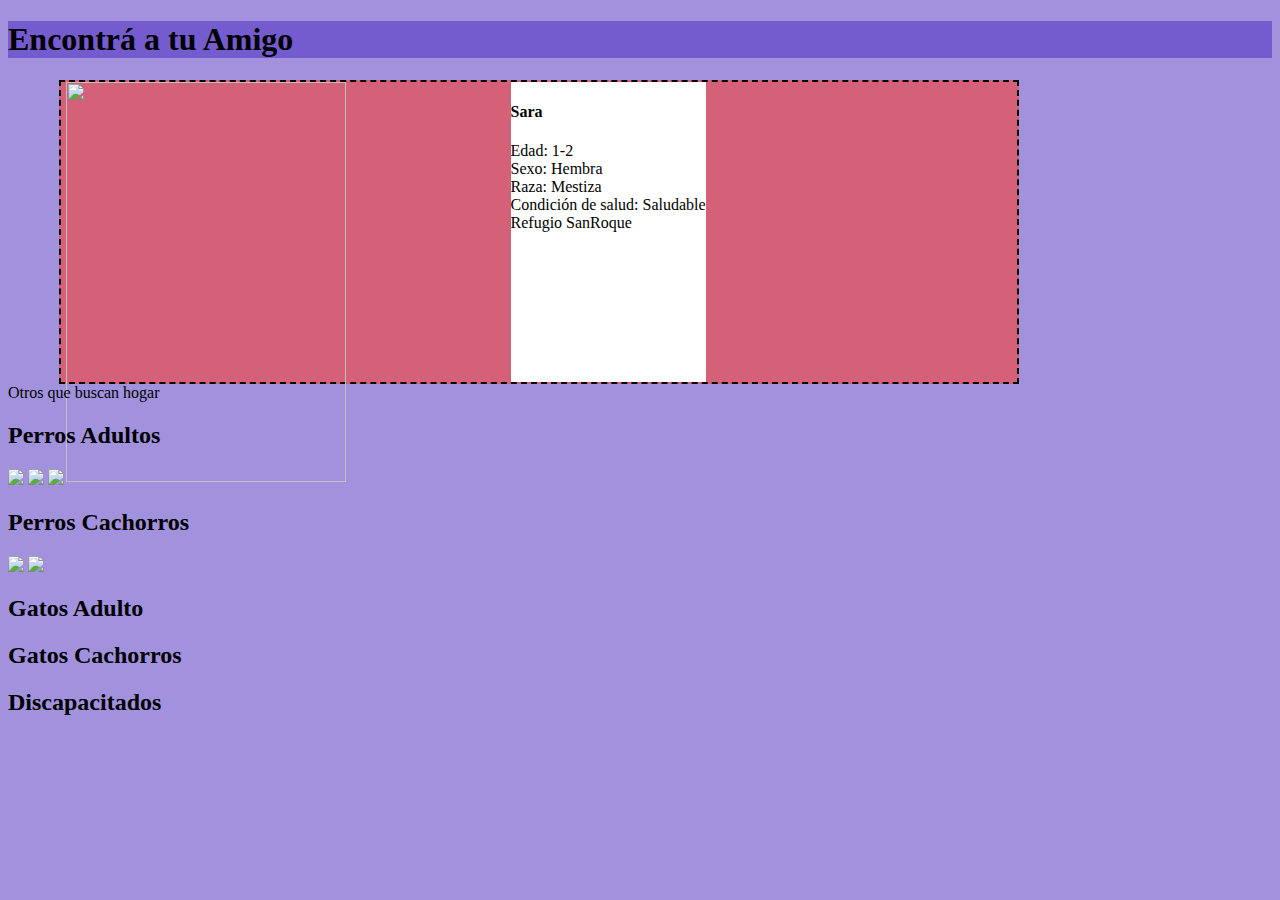
==== adopciones.html @ 60d29bd6 "Agregado el PasarAGit" ====
<!DOCTYPE html>
<head>
    <title>Adopciones</title>
    <link rel="stylesheet" href="styles/PasarEstilo.css">
</head>
<body id="Estilo">
    <h1 id="Estilo">Encontrá a tu Amigo</h1>
    <div>
        <div class="ContenedorMascota Cuadro">
            <div id = "PrimeraParte"><img src="Images/Sara.PNG" height="400px" width="280px"></div>
            <div id = "SegundaParte">
                <h4>Sara</h4>
                <div>Edad: 1-2</div>
                <div>Sexo: Hembra</div>
                <div>Raza: Mestiza</div>
                <div>Condición de salud: Saludable</div>
                <div>Refugio SanRoque</div>  <!-- No se si se puede poner un href  de alguna manera-->
            </div>
        </div>
    </div>
    <div>Otros que buscan hogar</div>
    <h2>Perros Adultos</h2>
    <div>
        <img src="Images/Romeo.PNG">
        <img src="Images/Cuba.PNG" >
        <img src="Images/Maby.PNG" >
    </div>
    <h2>Perros Cachorros</h2>
    <div>
        <img src="Images/Sara.PNG" >
        <img src="Images/Sara.PNG" >
    </div>
    <h2>Gatos Adulto</h2>
    <div></div>
    <h2>Gatos Cachorros</h2>
    <div></div>
    <h2>Discapacitados</h2>
    <div></div>
    <!-- En esta parte podemos poner otro slider para las distintas imagenes que encuntre -->
</body>
---- styles/PasarEstilo.css ----
#Estilo {
    background-color: rgba(71, 39, 189, 0.507);
}

#Titulo {
   text-align: center;
   font-size: 60px;
}

h3 {
    font-size: 30px;
}

#SubTits {
    font-size: 25px;
    text-align: center;
    margin-left: 26%;
    margin-right: 26%;
    margin-bottom: 50px;
    text-decoration: underline;
    text-decoration-thickness: 1px;
}


.lefties {
    /* background-color: rgba(97, 35, 155, 0.479); */
    margin-left: 15%;
}


.lefties h3 {
    text-align: center;
}


.righties {
    margin-left: 55%;
    padding-right: 10%;
}


.righties h3 {
    text-align: center;
}


.Difus{
    padding-top: 60px;
    padding-left: 27%;
    padding-right: 27%;
    text-align: center;
}

.items {
    width: 30%;
    padding: 0% 2% 2% 2%;
    background-color: rgba(97, 35, 155, 0.479);
}

.Cuadro {
    border: 2px;
    border-style: dashed;
    background-color: rgba(236, 76, 76, 0.692);
}

.ContenedorMascota {
    display: flex;
    margin-left: 4%;
    margin-right: 20%;
    padding-left: 5px;
    padding-right: 5px ;
}

#PrimeraParte{
    width : 445px;
    height: 300px;
}

#SegundaParte {
    background-color: white;
}
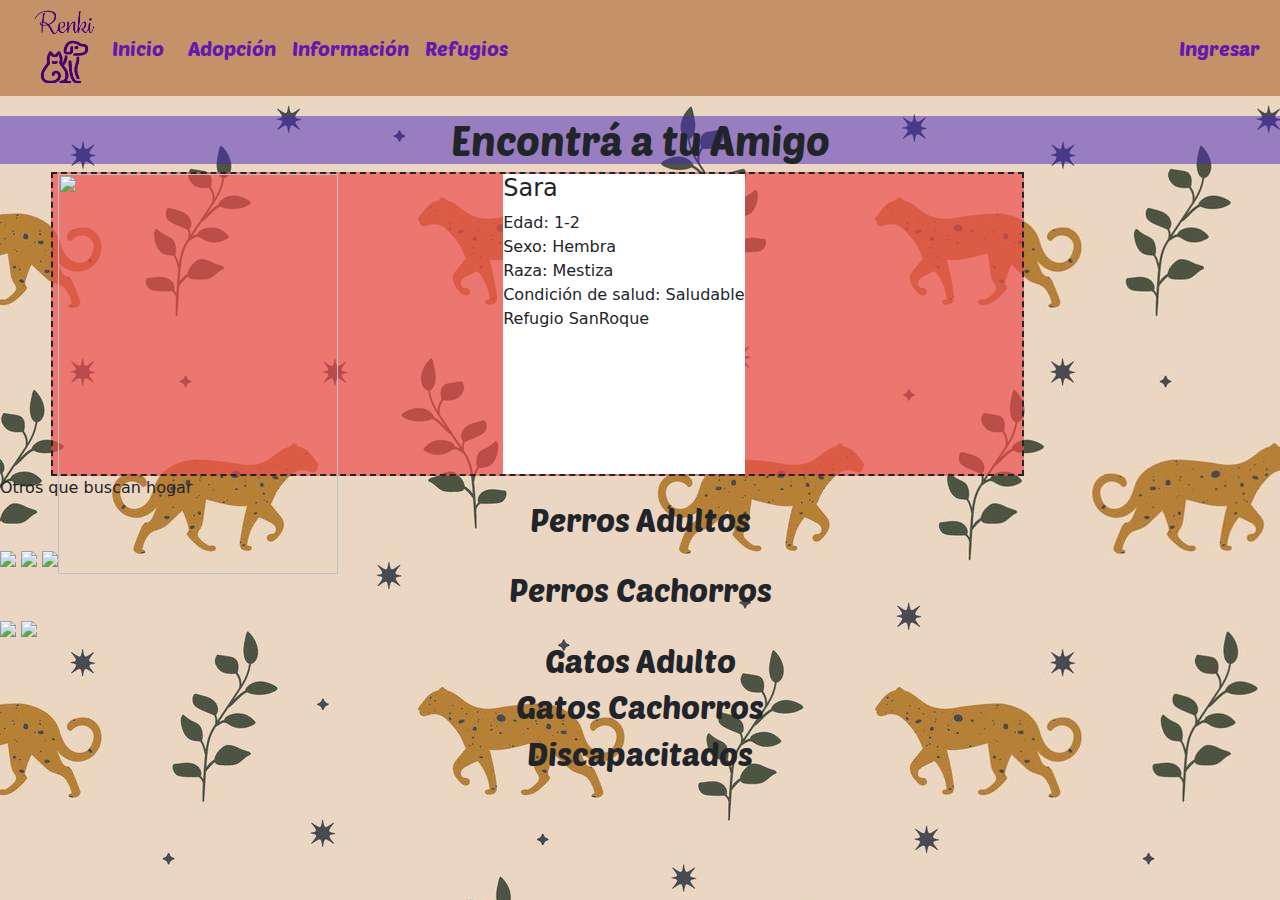
==== commit ecdd68da: "Modifico el index, navbar y agrego fotos y logo" ====
--- a/adopciones.html
+++ b/adopciones.html
@@ -1,9 +1,40 @@
 <!DOCTYPE html>
 <head>
-    <title>Adopciones</title>
-    <link rel="stylesheet" href="styles/PasarEstilo.css">
+    <meta charset="UTF-8">
+    <meta http-equiv="X-UA-Compatible" content="IE=edge">
+    <meta name="viewport" content="width=device-width, initial-scale=1.0">
+    <title>Refugio Renki | Adopciones</title>
+
+    <link rel="preconnect" href="https://fonts.googleapis.com">
+    <link rel="preconnect" href="https://fonts.gstatic.com" crossorigin>
+    <link href="https://fonts.googleapis.com/css2?family=Kanit:ital,wght@0,100;0,200;0,300;0,400;0,500;0,600;0,700;0,800;0,900;1,100;1,200;1,300;1,400;1,500;1,600;1,700;1,800;1,900&family=Pacifico&family=Poetsen+One&display=swap" rel="stylesheet">
+
+    <link rel="stylesheet" href="styles/estilos.css">
 </head>
-<body id="Estilo">
+<body>
+
+    <nav class="navbarGeneral navbar navbar-expand-lg">
+        <div class="container-fluid navbarPrimerDiv">
+        <img src="images/logo.png" width="100px" height="80px" alt="logo">
+          <a class="navbar-brand" href="index.html">Inicio</a>
+          <button class="navbar-toggler" type="button" data-bs-toggle="collapse" data-bs-target="#navbarNavAltMarkup" aria-controls="navbarNavAltMarkup" aria-expanded="false" aria-label="Toggle navigation">
+            <span class="navbar-toggler-icon"></span>
+    
+          </button>
+          <div class="collapse navbar-collapse" id="navbarNavAltMarkup">
+            <div class="navbar-nav navbarPrimerDiv">
+              <a class="nav-link" aria-current="page">Adopción</a>
+              <a class="nav-link" aria-current="page" href="informacion.html">Información</a>
+              <a class="nav-link" aria-current="page" href="refugios.html">Refugios</a>
+            </div>
+          </div>
+        </div>
+        <div class="navbarSegundoDiv">
+            <a class="nav-link" aria-current="page" href="login.html" target="_blank">Ingresar</a>
+        </div>
+    </nav>
+
+
     <h1 id="Estilo">Encontrá a tu Amigo</h1>
     <div>
         <div class="ContenedorMascota Cuadro">
@@ -37,4 +68,9 @@
     <h2>Discapacitados</h2>
     <div></div>
     <!-- En esta parte podemos poner otro slider para las distintas imagenes que encuntre -->
-</body>+</body>
+
+<link href="https://cdn.jsdelivr.net/npm/bootstrap@5.3.3/dist/css/bootstrap.min.css" rel="stylesheet" integrity="sha384-QWTKZyjpPEjISv5WaRU9OFeRpok6YctnYmDr5pNlyT2bRjXh0JMhjY6hW+ALEwIH" crossorigin="anonymous">
+<script src="https://cdn.jsdelivr.net/npm/bootstrap@5.3.3/dist/js/bootstrap.bundle.min.js" integrity="sha384-YvpcrYf0tY3lHB60NNkmXc5s9fDVZLESaAA55NDzOxhy9GkcIdslK1eN7N6jIeHz" crossorigin="anonymous"></script>
+
+</html>--- a/styles/estilos.css
+++ b/styles/estilos.css
@@ -0,0 +1,403 @@
+body{
+    background-image: url("../images/fondo3.jpg");
+    margin: 0;
+}
+
+.navbarGeneral {
+    width: 100%;
+    padding: 20px;
+    display: flex;
+    justify-content: space-between;
+    margin-left: 20pxpx;
+    margin-right: 0px;
+    margin-bottom: 20px;
+    background-color: rgb(196, 145, 104);
+    font-family: "Poetsen One", sans-serif;
+    font-weight: 400;
+    font-style: normal;
+    font-size: 20px;
+    padding-right: 20px;
+}
+
+.navbarPrimerDiv a{
+    color:rgb(101, 25, 172);
+}
+
+.navbarPrimerDiv a:hover{
+    color: greenyellow;
+    cursor: pointer;
+    transition: all 0.4s ease-in-out;
+}
+
+
+
+.navbarSegundoDiv{
+    margin-right: 20px;
+}
+
+.navbarSegundoDiv a{
+    color:rgb(101, 25, 172);
+}
+
+.navbarSegundoDiv a:hover{
+    color: greenyellow;
+    cursor: pointer;
+    transition: all 0.4s ease-in-out;
+}
+
+
+
+
+
+#unaIntro {
+    padding-top: 10px;
+    padding-bottom: 10px;
+    background-color: rgba(17, 17, 121, 0.226);
+    text-align: center;
+}
+ 
+.descripcionIntro{
+    font-size: 30px;
+    font-family: "Poetsen One", sans-serif;
+    color:rgb(14, 91, 146);
+    margin-top: 20px;
+}
+
+
+.man {
+    display: flex;
+    justify-content: space-between;
+    padding: 0 36% 0 36%;
+}
+
+.botonAdoptar a{
+    background-color:rgb(181, 147, 210);
+    font-size: 25px;
+    font-weight: bold;
+    color: black;
+    font-family:Cambria, Cochin, Georgia, Times, 'Times New Roman', serif;
+    border: 4px dashed aquamarine;
+}
+
+.botonAdoptar a:hover{
+    background-color:rgb(148, 97, 193);
+    border: 4px solid aquamarine;
+}
+
+
+
+
+
+
+h1{
+    text-align: center;
+    color:rgb(153, 107, 196);
+    font-family: "Poetsen One", sans-serif;
+    font-weight: 400;
+    font-style: normal;
+    font-size: 40px;
+
+}
+
+h2{
+    text-align: center;
+    color:rgb(153, 107, 196);
+    font-family: "Poetsen One", sans-serif;
+    font-weight: 400;
+    font-style: normal;
+    font-size: 40px;
+
+}
+
+.botonAdoptar{
+    font-size: 50px;
+    text-align: center;
+    margin-top: 0px;
+}
+
+.botonAdoptar button{
+    background-color: rgb(174, 115, 229);
+    font-family:Impact, Haettenschweiler, 'Arial Narrow Bold', sans-serif;
+}
+
+.botonAdoptar button:hover{
+    background-color: rgb(130, 49, 205);
+}
+
+
+.nuestrosPeludos{
+    margin-top: 40px;
+    background-color: rgba(207, 188, 190, 0.452);
+}
+
+.nuestrosPeludos h1{
+    padding-top: 20px;
+}
+
+
+.mitades {
+    width:100%;
+    display: flex;
+    margin-top: 40px;
+    margin-bottom: 40px;
+    padding-top: 20px;
+    padding-bottom: 20px;
+}
+
+
+.mitad1{
+    width: 40%;
+    padding-left: 20px;
+}
+
+.mitad2{
+    margin-right: 30px;
+    width: 60%;
+}
+
+
+
+.contenedor1 {
+    display: flex;
+    justify-content: space-between;
+    padding-left: 25px;
+}
+
+.contenedor1 td{
+    text-align: center;
+    font-family: "Kanit", sans-serif;
+    font-weight: 700;
+    font-style: normal;
+}
+
+.contenedor1 img{
+    border-radius: 90px;
+    transition: transform 0.3s ease;
+}
+
+.contenedor1 img:hover {
+    transform: scale(1.1);
+}
+
+
+.contenedor2 {
+    margin-bottom: 30px;
+    display: flex;
+    justify-content: center;
+    text-align: center;
+    background-color: rgba(216, 107, 19, 0.541);
+}
+
+.contenedor2 div{
+    margin-bottom: 15px;
+    
+}
+
+.contenedor2 form{
+    padding: 20px;
+}
+
+
+h3{
+    text-align: center;
+    color:rgb(153, 107, 196);
+    font-family: "Poetsen One", sans-serif;
+    font-weight: 400;
+    font-style: normal;
+    font-size: 40px;
+}
+
+
+
+
+
+
+
+
+
+
+
+.opiniones{
+    margin-bottom: 30px;
+}
+
+.comentarios {
+    display: flex;
+    justify-content: center;
+}
+
+
+
+.comentarios1{
+    padding-left: 40px;
+    width: 25%;
+    display: flex;
+    justify-content: center;
+}
+
+.comentarios2{
+    padding-left: 40px;
+    width: 25%;
+}
+
+.comentarios3{
+    padding-left: 40px;
+    width: 25%;
+}
+
+.cartas{
+    padding: 12%;
+    height: 450px;
+}
+
+.carousel-control-prev span,
+.carousel-control-next span{
+    background-color: rgb(211, 128, 223);
+}
+
+.card-body{
+    background-color: rgb(211, 128, 223);
+}
+
+
+.footer {
+    text-align: center;
+    margin-bottom: 30px;
+    font-size: 18px;
+    color: rgba(0, 0, 0, 0.811);
+}
+
+
+/* ------------------------------------------------------------------------------------------------------ */
+/* ------------------------------------------------------------------------------------------------------ */
+/* ------------------------------------------------------------------------------------------------------ */
+/* ------------------------------------------------------------------------------------------------------ */
+/* ------------------------------------------------------------------------------------------------------ */
+/* ------------------------------------------------------------------------------------------------------ */
+/* ------------------------------------------------------------------------------------------------------ */
+/* ------------------------------------------------------------------------------------------------------ */
+
+
+
+
+.login-form {
+    width: 400px;
+    margin: 150px auto;
+    padding: 25px;
+    background-color: rgb(213, 240, 186);
+    border-radius: 5px;
+    box-shadow: 0px 0px 10px 0px rgba(0,0,0,0.1);
+  }
+
+  .btn-center{
+    text-align: center;
+  }
+
+  .marginFormulario{ 
+    margin-bottom: 15px;
+  }
+  
+  .marginFormulario label{
+    margin-bottom: 10px;
+  }
+
+  .marginFormulario button{
+    margin-bottom: 15px;
+  }
+
+
+
+
+/* ------------------------------------------------------------------------------------------------------ */
+/* ------------------------------------------------------------------------------------------------------ */
+/* ------------------------------------------------------------------------------------------------------ */
+/* ------------------------------------------------------------------------------------------------------ */
+/* ------------------------------------------------------------------------------------------------------ */
+/* ------------------------------------------------------------------------------------------------------ */
+/* ------------------------------------------------------------------------------------------------------ */
+/* ------------------------------------------------------------------------------------------------------ */
+
+
+
+
+#Estilo {
+    background-color: rgba(71, 39, 189, 0.507);
+}
+
+#Titulo {
+   text-align: center;
+   font-size: 60px;
+}
+
+h3 {
+    font-size: 30px;
+}
+
+#SubTits {
+    font-size: 25px;
+    text-align: center;
+    margin-left: 26%;
+    margin-right: 26%;
+    margin-bottom: 50px;
+    text-decoration: underline;
+    text-decoration-thickness: 1px;
+}
+
+
+.lefties {
+    /* background-color: rgba(97, 35, 155, 0.479); */
+    margin-left: 15%;
+}
+
+
+.lefties h3 {
+    text-align: center;
+}
+
+
+.righties {
+    margin-left: 55%;
+    padding-right: 10%;
+}
+
+
+.righties h3 {
+    text-align: center;
+}
+
+
+.Difus{
+    padding-top: 60px;
+    padding-left: 27%;
+    padding-right: 27%;
+    text-align: center;
+}
+
+.items {
+    width: 30%;
+    padding: 0% 2% 2% 2%;
+    background-color: rgba(97, 35, 155, 0.479);
+}
+
+.Cuadro {
+    border: 2px;
+    border-style: dashed;
+    background-color: rgba(236, 76, 76, 0.692);
+}
+
+.ContenedorMascota {
+    display: flex;
+    margin-left: 4%;
+    margin-right: 20%;
+    padding-left: 5px;
+    padding-right: 5px ;
+}
+
+#PrimeraParte{
+    width : 445px;
+    height: 300px;
+}
+
+#SegundaParte {
+    background-color: white;
+}
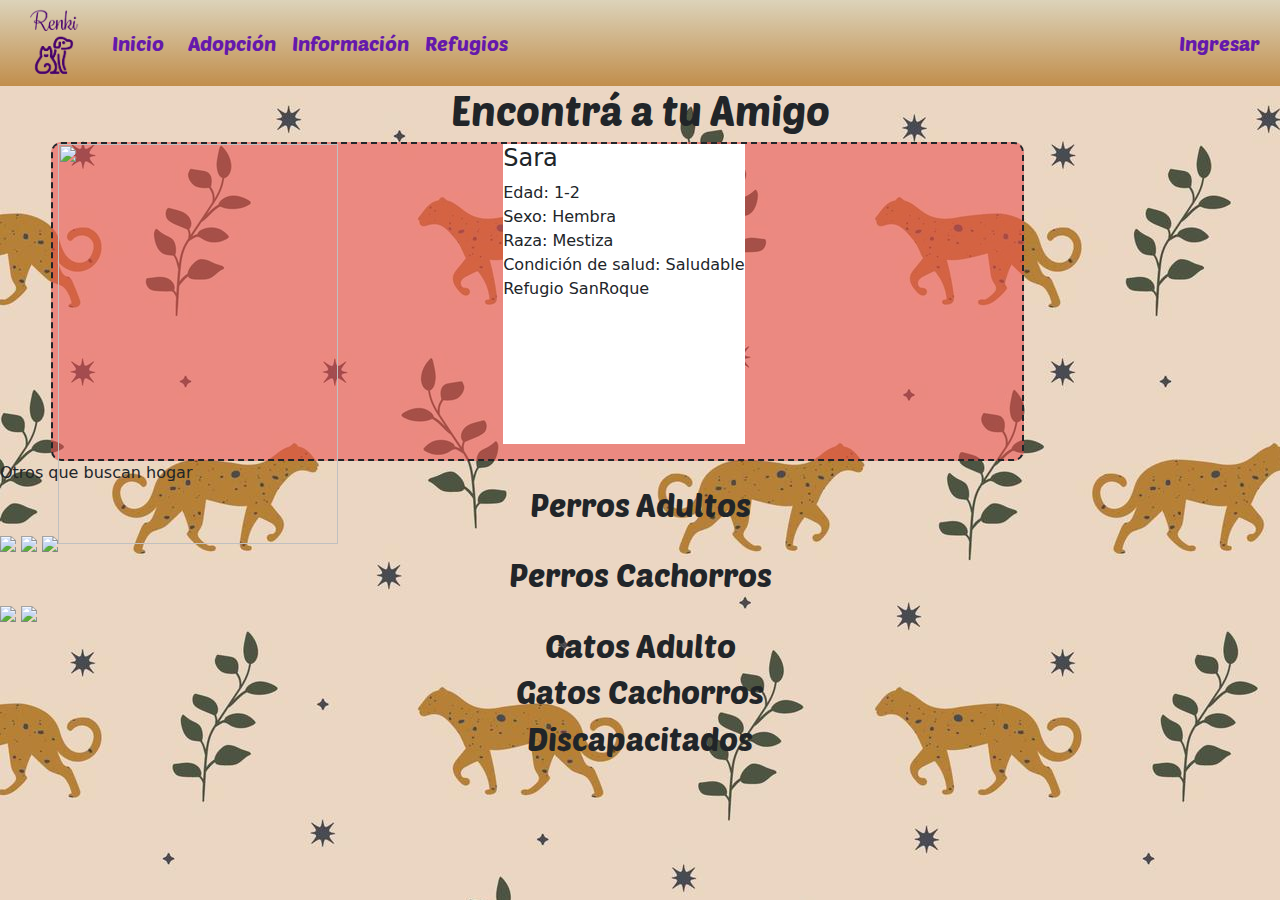
==== commit 76342743: "Modifique Index, Informacion y empece con Refugios" ====
--- a/adopciones.html
+++ b/adopciones.html
@@ -15,7 +15,7 @@
 
     <nav class="navbarGeneral navbar navbar-expand-lg">
         <div class="container-fluid navbarPrimerDiv">
-        <img src="images/logo.png" width="100px" height="80px" alt="logo">
+        <img src="images/logo.png" width="80px" height="70px" alt="logo">
           <a class="navbar-brand" href="index.html">Inicio</a>
           <button class="navbar-toggler" type="button" data-bs-toggle="collapse" data-bs-target="#navbarNavAltMarkup" aria-controls="navbarNavAltMarkup" aria-expanded="false" aria-label="Toggle navigation">
             <span class="navbar-toggler-icon"></span>
--- a/styles/estilos.css
+++ b/styles/estilos.css
@@ -5,13 +5,12 @@
 
 .navbarGeneral {
     width: 100%;
-    padding: 20px;
+    padding: 10px;
     display: flex;
     justify-content: space-between;
     margin-left: 20pxpx;
     margin-right: 0px;
-    margin-bottom: 20px;
-    background-color: rgb(196, 145, 104);
+    background-image: linear-gradient(to bottom, #dcd3ba, #c18e4c);
     font-family: "Poetsen One", sans-serif;
     font-weight: 400;
     font-style: normal;
@@ -19,14 +18,20 @@
     padding-right: 20px;
 }
 
+.navbarPrimerDiv img{
+    margin-right: 20px;
+}
+
 .navbarPrimerDiv a{
     color:rgb(101, 25, 172);
+    transition: transform 0.3s ease;
 }
 
 .navbarPrimerDiv a:hover{
-    color: greenyellow;
+    color: rgb(68, 150, 150);
     cursor: pointer;
     transition: all 0.4s ease-in-out;
+    transform: scale(1.1);
 }
 
 
@@ -37,12 +42,14 @@
 
 .navbarSegundoDiv a{
     color:rgb(101, 25, 172);
+    transition: transform 0.3s ease;
 }
 
 .navbarSegundoDiv a:hover{
-    color: greenyellow;
+    color: rgb(68, 150, 150);
     cursor: pointer;
     transition: all 0.4s ease-in-out;
+    transform: scale(1.1);
 }
 
 
@@ -50,8 +57,8 @@
 
 
 #unaIntro {
-    padding-top: 10px;
-    padding-bottom: 10px;
+    padding-top: 20px;
+    padding-bottom: 20px;
     background-color: rgba(17, 17, 121, 0.226);
     text-align: center;
 }
@@ -128,10 +135,21 @@
 .nuestrosPeludos{
     margin-top: 40px;
     background-color: rgba(207, 188, 190, 0.452);
+    border-radius: 100px;
+}
+
+.merecenHogar{
+    padding-bottom: 20px;
 }
 
 .nuestrosPeludos h1{
     padding-top: 20px;
+}
+
+.textoAlbum{
+    text-align: center;
+    font-family: "Kanit", sans-serif;
+    font-size: 22px;
 }
 
 
@@ -205,11 +223,45 @@
     font-weight: 400;
     font-style: normal;
     font-size: 40px;
-}
-
-
-
-
+    margin: 0;
+}
+
+.redesSociales{
+display: flex;
+justify-content: center;
+align-items: center;
+margin-bottom: 50px;
+margin-top: 30px;
+}
+
+.buttons {
+    min-width: 700px;
+    display: flex;
+    justify-content: space-around;
+    margin-top: 30px;
+  }
+  
+  .buttons a {
+    text-decoration: none;
+    font-size: 28px;
+    width: 60px;
+    height: 60px;
+    line-height: 60px;
+    text-align: center;
+    background: #314652;
+    color: #f1f1f1;
+    border-radius: 50%;
+    box-shadow: 2px 2px 5px rgba(0, 0, 0, .5);
+    transition: all .4s ease-in-out;
+  }
+  
+  .buttons a:hover {
+    transform: scale(1.2);
+  }
+
+  .textoNuestrasRedes{
+    color: #314652;
+  }
 
 
 
@@ -218,12 +270,15 @@
 
 
 .opiniones{
-    margin-bottom: 30px;
+    padding-top: 20px;
+    padding-bottom: 10px;
+    background-color: rgba(17, 17, 121, 0.226);
 }
 
 .comentarios {
     display: flex;
     justify-content: center;
+    background-color: rgba(17, 17, 121, 0.226);
 }
 
 
@@ -260,11 +315,25 @@
 }
 
 
+
+
+
+
+
+
+
+
+
+
+
+
 .footer {
     text-align: center;
-    margin-bottom: 30px;
-    font-size: 18px;
+    padding-bottom: 20px;
+    padding-top: 20px;
+    font-size: 17px;
     color: rgba(0, 0, 0, 0.811);
+    background-color: rgba(207, 188, 190, 0.452);
 }
 
 
@@ -320,32 +389,52 @@
 
 
 
-#Estilo {
-    background-color: rgba(71, 39, 189, 0.507);
-}
-
-#Titulo {
+
+
+#tituloInformacion {
    text-align: center;
    font-size: 60px;
-}
-
-h3 {
-    font-size: 30px;
-}
-
-#SubTits {
-    font-size: 25px;
+   padding-top: 20px;
+   padding-bottom: 30px;
+}
+
+
+.subTits {
+    font-size: 23px;
     text-align: center;
     margin-left: 26%;
     margin-right: 26%;
     margin-bottom: 50px;
-    text-decoration: underline;
-    text-decoration-thickness: 1px;
+    font-family: "Kanit", sans-serif;
+}
+
+.subTits p{
+    border-radius: 10px;
+    background-color: rgba(236, 76, 76, 0.561);
+    padding: 15px;
+}
+
+
+.bodyInformacion{
+    background-color: rgba(207, 188, 190, 0.332);
+}
+
+.unirManoTexto{
+    display: flex;
+    justify-content: space-between;
+}
+
+.unirManoTexto p {
+    padding-top: 10px;
+    padding-left: 20px;
+}
+
+.unirManoTexto img{
+    padding-right: 10px;
 }
 
 
 .lefties {
-    /* background-color: rgba(97, 35, 155, 0.479); */
     margin-left: 15%;
 }
 
@@ -371,18 +460,39 @@
     padding-left: 27%;
     padding-right: 27%;
     text-align: center;
+    margin-bottom: 30px;
 }
 
 .items {
     width: 30%;
-    padding: 0% 2% 2% 2%;
-    background-color: rgba(97, 35, 155, 0.479);
+    padding: 1% 2% 2% 1%;
+    background-image: linear-gradient(to bottom, #d6baded1, #6a4777d1);
+    border-radius: 15px;
+    border: dotted;
+    border-color: red;
+    font-family: "Kanit", sans-serif;
+    font-size: 18px;
 }
 
 .Cuadro {
     border: 2px;
     border-style: dashed;
-    background-color: rgba(236, 76, 76, 0.692);
+    background-color: rgba(236, 76, 76, 0.561);
+    padding-bottom: 15px;
+    border-radius: 10px;
+}
+
+.Cuadro h3{
+    padding-top: 5px;
+    padding-right: 15px;
+    padding-left: 15px;
+}
+
+.megafonos{
+    display: flex;
+    justify-content: center;
+    padding-top: 15px;
+    padding-bottom: 10px;
 }
 
 .ContenedorMascota {
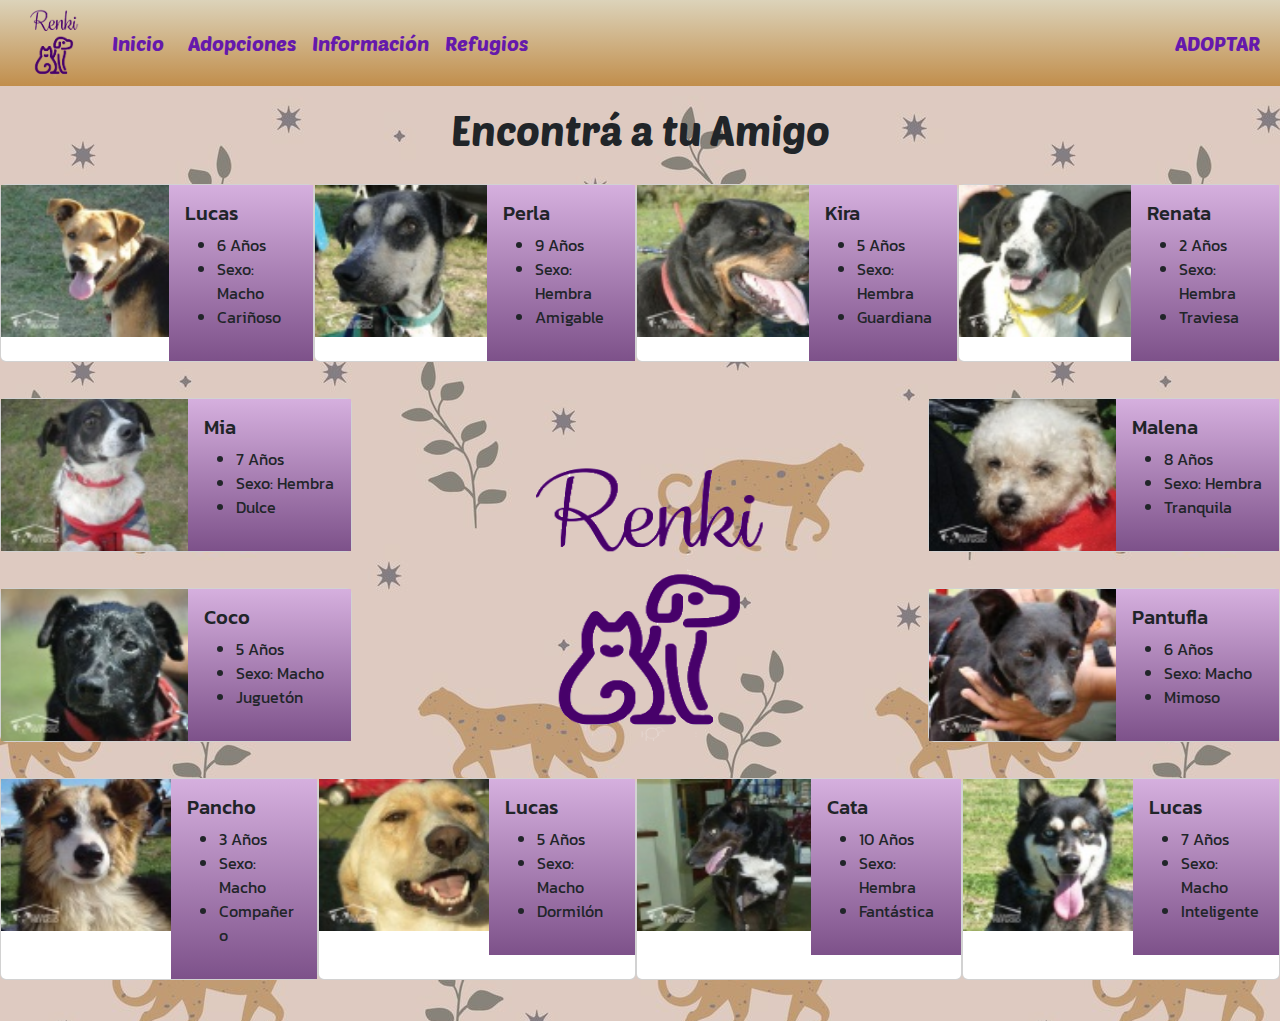
==== commit 80de5e28: "Falta la seccion Refugios" ====
--- a/adopciones.html
+++ b/adopciones.html
@@ -15,7 +15,7 @@
 
     <nav class="navbarGeneral navbar navbar-expand-lg">
         <div class="container-fluid navbarPrimerDiv">
-        <img src="images/logo.png" width="80px" height="70px" alt="logo">
+        <img src="images/logo.png" width="80px" height="70px" alt="logo" title="Renki">
           <a class="navbar-brand" href="index.html">Inicio</a>
           <button class="navbar-toggler" type="button" data-bs-toggle="collapse" data-bs-target="#navbarNavAltMarkup" aria-controls="navbarNavAltMarkup" aria-expanded="false" aria-label="Toggle navigation">
             <span class="navbar-toggler-icon"></span>
@@ -23,19 +23,290 @@
           </button>
           <div class="collapse navbar-collapse" id="navbarNavAltMarkup">
             <div class="navbar-nav navbarPrimerDiv">
-              <a class="nav-link" aria-current="page">Adopción</a>
+              <a class="nav-link" aria-current="page">Adopciones</a>
               <a class="nav-link" aria-current="page" href="informacion.html">Información</a>
               <a class="nav-link" aria-current="page" href="refugios.html">Refugios</a>
             </div>
           </div>
         </div>
         <div class="navbarSegundoDiv">
-            <a class="nav-link" aria-current="page" href="login.html" target="_blank">Ingresar</a>
+            <a class="nav-link" aria-current="page" href="login.html" target="_blank">ADOPTAR</a>
         </div>
     </nav>
 
 
-    <h1 id="Estilo">Encontrá a tu Amigo</h1>
+    
+
+    <section class="seccionAdopciones">
+        <article>
+            <h1 id="Estilo">Encontrá a tu Amigo</h1>
+            <div class="primeraFila">
+                <div class="card mb-3" style="max-width: 400px;">
+                    <div class="row g-4">
+                      <div class="col-md-6">
+                        <img src="images/amigo1.jpg" width="210px" height="152px"  img-fluid rounded-start alt="perros" title="Lucas">
+                      </div>
+                      <div class="col-md-6">
+                        <div class="card-body">
+                          <h5 class="card-title">Lucas</h5>
+                          <ul>
+                            <li>6 Años</li>
+                            <li>Sexo: Macho</li>
+                            <li>Cariñoso</li>
+                          </ul>
+
+                        </div>
+                      </div>
+                    </div>
+                  </div>
+
+                  <div class="card mb-3" style="max-width: 400px;">
+                    <div class="row g-4">
+                      <div class="col-md-6">
+                        <img src="images/amigo2.jpg" width="210px" height="152px"  img-fluid rounded-start alt="perros" title="Perla">
+                      </div>
+                      <div class="col-md-6">
+                        <div class="card-body">
+                          <h5 class="card-title">Perla</h5>
+                          <ul>
+                            <li>9 Años</li>
+                            <li>Sexo: Hembra</li>
+                            <li>Amigable</li>
+                          </ul>
+
+                        </div>
+                      </div>
+                    </div>
+                  </div>
+
+                  <div class="card mb-3" style="max-width: 400px;">
+                    <div class="row g-4">
+                      <div class="col-md-6">
+                        <img src="images/amigo3.jpg" width="210px" height="152px"  img-fluid rounded-start alt="perros" title="Kira">
+                      </div>
+                      <div class="col-md-6">
+                        <div class="card-body">
+                          <h5 class="card-title">Kira</h5>
+                          <ul>
+                            <li>5 Años</li>
+                            <li>Sexo: Hembra</li>
+                            <li>Guardiana</li>
+                          </ul>
+
+                        </div>
+                      </div>
+                    </div>
+                  </div>
+
+                  <div class="card mb-3" style="max-width: 400px;">
+                    <div class="row g-4">
+                      <div class="col-md-6">
+                        <img src="images/amigo4.jpg" width="210px" height="152px"  img-fluid rounded-start alt="perros" title="Renata">
+                      </div>
+                      <div class="col-md-6">
+                        <div class="card-body">
+                          <h5 class="card-title">Renata</h5>
+                          <ul>
+                            <li>2 Años</li>
+                            <li>Sexo: Hembra</li>
+                            <li>Traviesa</li>
+                          </ul>
+
+                        </div>
+                      </div>
+                    </div>
+                  </div>
+
+
+            </div>
+
+
+        <div class="segundaFila">
+            <div class="card mb-3 segundaFilaUno" style="max-width: 400px;">
+                <div class="row g-4">
+                  <div class="col-md-6">
+                    <img src="images/amigo5.jpg" width="210px" height="152px"  img-fluid rounded-start alt="perros" title="Mia">
+                  </div>
+                  <div class="col-md-6">
+                    <div class="card-body">
+                      <h5 class="card-title">Mia</h5>
+                      <ul>
+                        <li>7 Años</li>
+                        <li>Sexo: Hembra</li>
+                        <li>Dulce</li>
+                      </ul>
+
+                    </div>
+                  </div>
+                </div>
+              </div>
+
+              <div class="card mb-3 segundaFilaDos" style="max-width: 400px;">
+                <div class="row g-4">
+                  <div class="col-md-6">
+                    <img src="images/amigo6.jpg" width="210px" height="152px"  img-fluid rounded-start alt="perros" title="Malena">
+                  </div>
+                  <div class="col-md-6">
+                    <div class="card-body">
+                      <h5 class="card-title">Malena</h5>
+                      <ul>
+                        <li>8 Años</li>
+                        <li>Sexo: Hembra</li>
+                        <li>Tranquila</li>
+                      </ul>
+
+                    </div>
+                  </div>
+                </div>
+              </div>
+
+        </div>
+
+        <div class="segundaFila">
+            <div class="card mb-3 segundaFilaUno" style="max-width: 400px;">
+                <div class="row g-4">
+                  <div class="col-md-6">
+                    <img src="images/amigo7.jpg" width="210px" height="152px"  img-fluid rounded-start alt="perros" title="Coco">
+                  </div>
+                  <div class="col-md-6">
+                    <div class="card-body">
+                      <h5 class="card-title">Coco</h5>
+                      <ul>
+                        <li>5 Años</li>
+                        <li>Sexo: Macho</li>
+                        <li>Juguetón</li>
+                      </ul>
+
+                    </div>
+                  </div>
+                </div>
+              </div>
+              <div class="card mb-3 segundaFilaDos" style="max-width: 400px;">
+                <div class="row g-4">
+                  <div class="col-md-6">
+                    <img src="images/amigo8.jpg" width="210px" height="152px"  img-fluid rounded-start alt="perros" title="Pantufla">
+                  </div>
+                  <div class="col-md-6">
+                    <div class="card-body">
+                      <h5 class="card-title">Pantufla</h5>
+                      <ul>
+                        <li>6 Años</li>
+                        <li>Sexo: Macho</li>
+                        <li>Mimoso</li>
+                      </ul>
+
+                    </div>
+                  </div>
+                </div>
+              </div>
+
+        </div>
+
+
+        <div class="primeraFila">
+
+            <div class="card mb-3" style="max-width: 400px;">
+                <div class="row g-4">
+                  <div class="col-md-6">
+                    <img src="images/amigo9.jpg" width="210px" height="152px"  img-fluid rounded-start alt="perros" title="Pancho">
+                  </div>
+                  <div class="col-md-6">
+                    <div class="card-body">
+                      <h5 class="card-title">Pancho</h5>
+                      <ul>
+                        <li>3 Años</li>
+                        <li>Sexo: Macho</li>
+                        <li>Compañero</li>
+                      </ul>
+
+                    </div>
+                  </div>
+                </div>
+              </div>
+
+              <div class="card mb-3" style="max-width: 400px;">
+                <div class="row g-4">
+                  <div class="col-md-6">
+                    <img src="images/amigo10.jpg" width="210px" height="152px"  img-fluid rounded-start alt="perros" title="Huesos">
+                  </div>
+                  <div class="col-md-6">
+                    <div class="card-body">
+                      <h5 class="card-title">Lucas</h5>
+                      <ul>
+                        <li>5 Años</li>
+                        <li>Sexo: Macho</li>
+                        <li>Dormilón</li>
+                      </ul>
+
+                    </div>
+                  </div>
+                </div>
+              </div>
+
+              <div class="card mb-3" style="max-width: 400px;">
+                <div class="row g-4">
+                  <div class="col-md-6">
+                    <img src="images/amigo11.jpg" width="210px" height="152px"  img-fluid rounded-start alt="perros" title="Cata">
+                  </div>
+                  <div class="col-md-6">
+                    <div class="card-body">
+                      <h5 class="card-title">Cata</h5>
+                      <ul>
+                        <li>10 Años</li>
+                        <li>Sexo: Hembra</li>
+                        <li>Fantástica</li>
+                      </ul>
+
+                    </div>
+                  </div>
+                </div>
+              </div>
+
+              <div class="card mb-3" style="max-width: 400px;">
+                <div class="row g-4">
+                  <div class="col-md-6">
+                    <img src="images/amigo12.jpg" width="210px" height="152px"  img-fluid rounded-start alt="perros" title="Pimpe">
+                  </div>
+                  <div class="col-md-6">
+                    <div class="card-body">
+                      <h5 class="card-title">Lucas</h5>
+                      <ul>
+                        <li>7 Años</li>
+                        <li>Sexo: Macho</li>
+                        <li>Inteligente</li>
+                      </ul>
+
+                    </div>
+                  </div>
+                </div>
+              </div>
+           
+
+        </div>
+    </div>
+
+        </article>
+    </section>
+
+
+
+
+
+
+
+
+
+
+
+
+
+
+
+
+
+
+
+ <!----   <h1 id="Estilo">Encontrá a tu Amigo</h1>
     <div>
         <div class="ContenedorMascota Cuadro">
             <div id = "PrimeraParte"><img src="Images/Sara.PNG" height="400px" width="280px"></div>
@@ -45,7 +316,7 @@
                 <div>Sexo: Hembra</div>
                 <div>Raza: Mestiza</div>
                 <div>Condición de salud: Saludable</div>
-                <div>Refugio SanRoque</div>  <!-- No se si se puede poner un href  de alguna manera-->
+                <div>Refugio SanRoque</div>  
             </div>
         </div>
     </div>
@@ -67,7 +338,7 @@
     <div></div>
     <h2>Discapacitados</h2>
     <div></div>
-    <!-- En esta parte podemos poner otro slider para las distintas imagenes que encuntre -->
+ -->
 </body>
 
 <link href="https://cdn.jsdelivr.net/npm/bootstrap@5.3.3/dist/css/bootstrap.min.css" rel="stylesheet" integrity="sha384-QWTKZyjpPEjISv5WaRU9OFeRpok6YctnYmDr5pNlyT2bRjXh0JMhjY6hW+ALEwIH" crossorigin="anonymous">
--- a/styles/estilos.css
+++ b/styles/estilos.css
@@ -156,7 +156,7 @@
 .mitades {
     width:100%;
     display: flex;
-    margin-top: 40px;
+    margin-top: 20px;
     margin-bottom: 40px;
     padding-top: 20px;
     padding-bottom: 20px;
@@ -316,17 +316,6 @@
 
 
 
-
-
-
-
-
-
-
-
-
-
-
 .footer {
     text-align: center;
     padding-bottom: 20px;
@@ -347,19 +336,35 @@
 /* ------------------------------------------------------------------------------------------------------ */
 
 
-
+#bodyLogin{
+    width: 100%;
+    height: 1080px;
+    background-image: url("../images/fondoRefugios2.jpg");
+    background-image: fixed;
+    background-size: cover;
+
+}
+
+.seccionLogin{
+    padding-top: 150px;
+}
 
 .login-form {
-    width: 400px;
-    margin: 150px auto;
+    width: 500px;
     padding: 25px;
-    background-color: rgb(213, 240, 186);
-    border-radius: 5px;
+    background-image: linear-gradient(to bottom, #dcd3ba, #c18e4c);
+    border-radius: 30px;
     box-shadow: 0px 0px 10px 0px rgba(0,0,0,0.1);
+    font-family: "Kanit", sans-serif;
   }
 
   .btn-center{
     text-align: center;
+  }
+
+  .btn-center button{
+    width: 100px;
+    font-family: "Kanit", sans-serif;
   }
 
   .marginFormulario{ 
@@ -367,11 +372,23 @@
   }
   
   .marginFormulario label{
-    margin-bottom: 10px;
+    margin-bottom: 5px;
+  }
+
+  .bgvioleta{
+    margin-bottom: 0;
+  }
+
+  .bgvioleta button{
+    background-image: linear-gradient(to bottom, #b694bfd1, #4a2d55d1);
+  }
+
+  .bgvioleta a{
+    color: #314652;
   }
 
   .marginFormulario button{
-    margin-bottom: 15px;
+    margin-top: 10px;
   }
 
 
@@ -511,3 +528,66 @@
 #SegundaParte {
     background-color: white;
 }
+
+
+
+
+/* ------------------------------------------------------------------------------------------------------ */
+/* ------------------------------------------------------------------------------------------------------ */
+/* ------------------------------------------------------------------------------------------------------ */
+/* ------------------------------------------------------------------------------------------------------ */
+/* ------------------------------------------------------------------------------------------------------ */
+/* ------------------------------------------------------------------------------------------------------ */
+/* ------------------------------------------------------------------------------------------------------ */
+/* ------------------------------------------------------------------------------------------------------ */
+
+
+
+
+#bodyAdopciones{
+    margin: 0;
+    padding: 0;
+}
+
+.seccionAdopciones{
+    background-image: url("../images/logo.png");
+    background-repeat: no-repeat;
+    background-position: 50% 57%;
+    background-size: 30vw 22vw;
+    background-color: rgba(207, 188, 190, 0.452);
+    padding-bottom: 0.4%;
+}
+
+#Estilo{
+    margin-bottom: 30px;
+    padding-top: 20px;
+    
+}
+
+.primeraFila{
+    margin-top: 20px;
+    margin-bottom: 20px;
+    display: flex;
+    justify-content: space-evenly;
+}
+
+.segundaFila{
+    margin-top: 20px;
+    margin-bottom: 20px;
+    display: flex;
+    justify-content:space-around;
+}
+
+.segundaFilaUno{
+    margin-right: 45%;
+}
+
+.primeraFila .card-body{
+    background-image: linear-gradient(to bottom, #d6baded1, #6a4777d1);
+    font-family: "Kanit", sans-serif;
+}
+
+.segundaFila .card-body{
+    background-image: linear-gradient(to bottom, #d6baded1, #6a4777d1);
+    font-family: "Kanit", sans-serif;
+}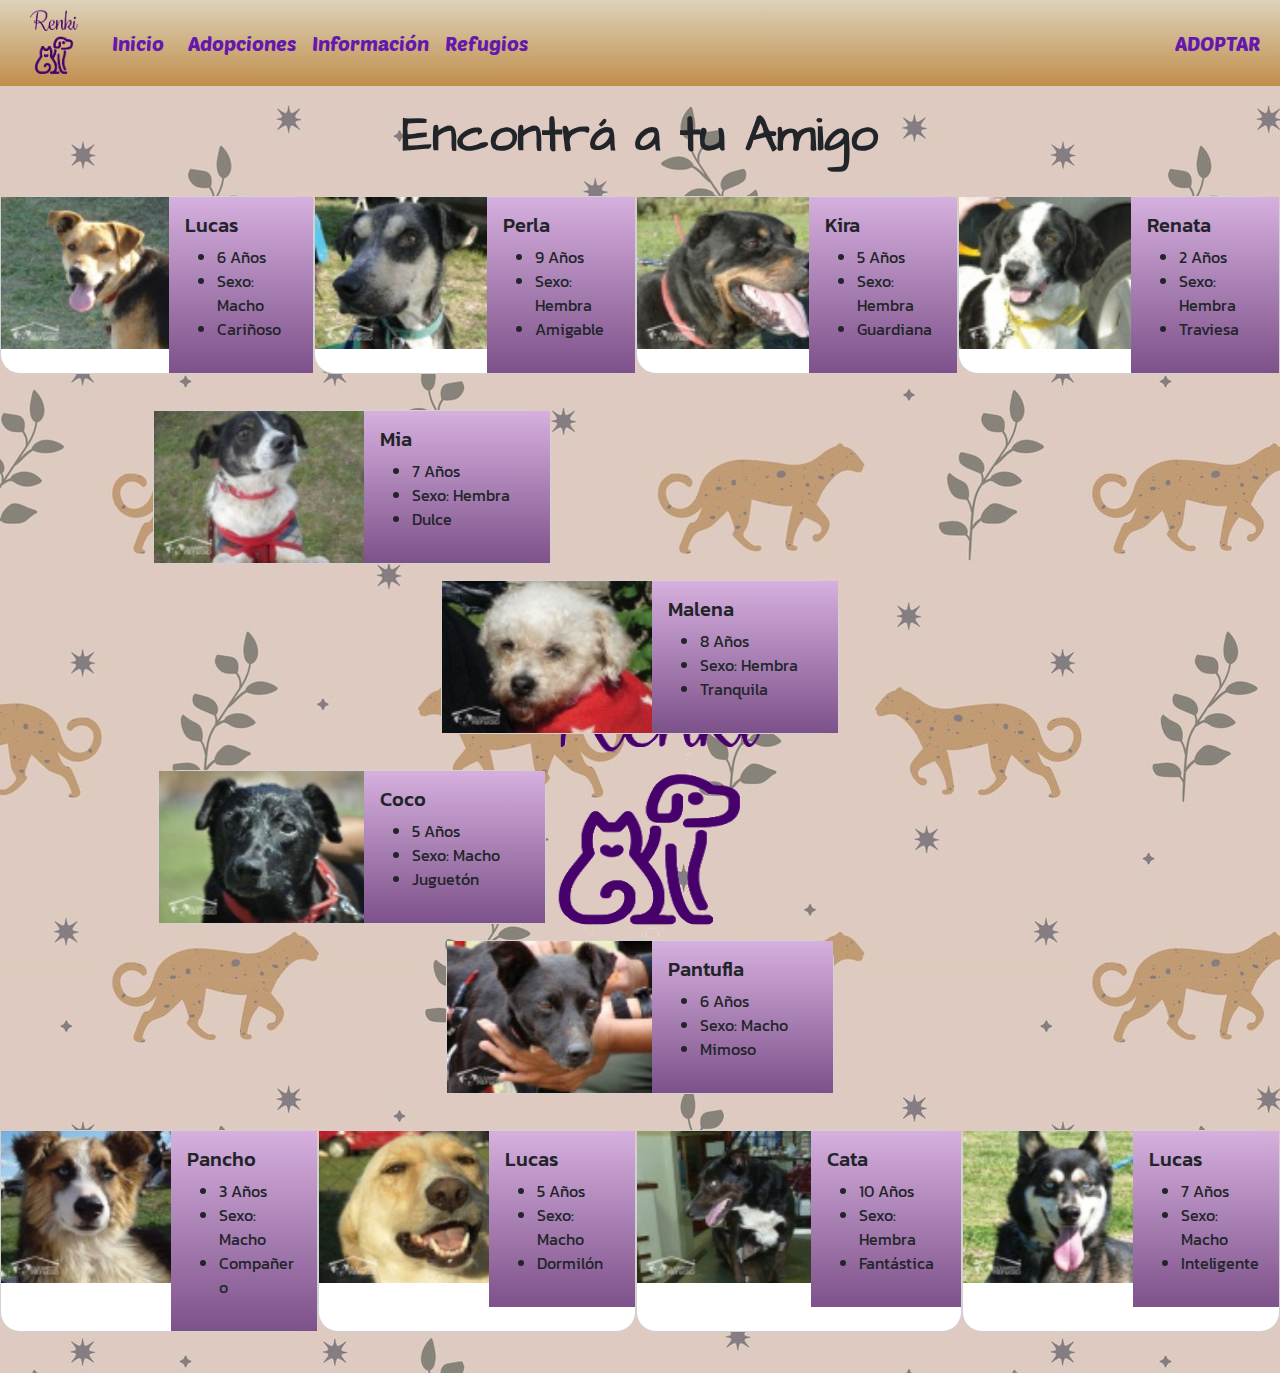
==== commit 893ec7fb: "Casi terminado" ====
--- a/adopciones.html
+++ b/adopciones.html
@@ -8,6 +8,9 @@
     <link rel="preconnect" href="https://fonts.googleapis.com">
     <link rel="preconnect" href="https://fonts.gstatic.com" crossorigin>
     <link href="https://fonts.googleapis.com/css2?family=Kanit:ital,wght@0,100;0,200;0,300;0,400;0,500;0,600;0,700;0,800;0,900;1,100;1,200;1,300;1,400;1,500;1,600;1,700;1,800;1,900&family=Pacifico&family=Poetsen+One&display=swap" rel="stylesheet">
+    <link rel="preconnect" href="https://fonts.gstatic.com" crossorigin>
+    <link href="https://fonts.googleapis.com/css2?family=Architects+Daughter&family=Playfair+Display+SC:ital,wght@0,400;0,700;0,900;1,400;1,700;1,900&family=Playpen+Sans:wght@100..800&family=Playwrite+ES:wght@100..400&family=Playwrite+NG+Modern:wght@100..400&display=swap" rel="stylesheet">
+
 
     <link rel="stylesheet" href="styles/estilos.css">
 </head>
--- a/styles/estilos.css
+++ b/styles/estilos.css
@@ -43,6 +43,9 @@
 .navbarSegundoDiv a{
     color:rgb(101, 25, 172);
     transition: transform 0.3s ease;
+    animation: animacion1;
+    animation-duration: 1s;
+    animation-iteration-count: infinite;
 }
 
 .navbarSegundoDiv a:hover{
@@ -53,7 +56,32 @@
 }
 
 
-
+@keyframes animacion3 {
+    from {
+        color: rgb(157, 117, 191); }
+    to {
+        color: rgb(63, 36, 104); } }
+
+@keyframes animacion2 {
+    from {
+      background-color: rgb(181, 147, 210); }
+    to {
+       background-color: rgb(148, 97, 193); } }
+  
+@keyframes animacion1 {
+    0% {
+      transform: scale(1); }
+    50% {
+      transform: scale(1.1); }
+    100% {
+      transform: scale(1); } }
+
+ @keyframes animacion4 {
+        from {
+            color: rgb(0, 0, 0); }
+        to {
+            color: #314652; } }
+      
 
 
 #unaIntro {
@@ -83,12 +111,16 @@
     font-weight: bold;
     color: black;
     font-family:Cambria, Cochin, Georgia, Times, 'Times New Roman', serif;
-    border: 4px dashed aquamarine;
+    border: 4px solid aquamarine;
+    animation-name: animacion2;
+    animation-duration: 0.6s;
+    animation-iteration-count: infinite;
+    animation-direction: alternate-reverse;
 }
 
 .botonAdoptar a:hover{
     background-color:rgb(148, 97, 193);
-    border: 4px solid aquamarine;
+    border: 4px dashed aquamarine;
 }
 
 
@@ -558,10 +590,21 @@
     padding-bottom: 0.4%;
 }
 
+.seccionAdopciones .card{
+    border-radius: 20px;
+}
+
 #Estilo{
     margin-bottom: 30px;
     padding-top: 20px;
-    
+    font-family: "Architects Daughter", cursive;
+    font-weight: 600;
+    font-style: normal;
+    font-size: 50px;
+    animation-name: animacion4;
+    animation-duration: 0.8s;
+    animation-iteration-count: infinite;
+    animation-direction: alternate-reverse;
 }
 
 .primeraFila{
@@ -575,8 +618,10 @@
     margin-top: 20px;
     margin-bottom: 20px;
     display: flex;
+    flex-wrap: wrap;
     justify-content:space-around;
 }
+
 
 .segundaFilaUno{
     margin-right: 45%;
@@ -590,4 +635,80 @@
 .segundaFila .card-body{
     background-image: linear-gradient(to bottom, #d6baded1, #6a4777d1);
     font-family: "Kanit", sans-serif;
+}
+
+
+
+/* ------------------------------------------------------------------------------------------------------ */
+/* ------------------------------------------------------------------------------------------------------ */
+/* ------------------------------------------------------------------------------------------------------ */
+/* ------------------------------------------------------------------------------------------------------ */
+/* ------------------------------------------------------------------------------------------------------ */
+/* ------------------------------------------------------------------------------------------------------ */
+/* ------------------------------------------------------------------------------------------------------ */
+/* ------------------------------------------------------------------------------------------------------ */
+
+
+
+.tituloRefugios{
+    animation-name: animacion3;
+    animation-duration: 1s;
+    animation-iteration-count: infinite;
+    animation-direction: alternate-reverse;
+}
+
+
+
+.EtiquetaRefu {
+    background-color: rgba(214, 216, 104, 0.644);
+    display: flex;
+    justify-content: center;
+    align-items: center;
+    height: 300px;
+    margin: 20px 10% 20px 10%;
+    border-radius: 20px;
+}
+
+.RefuImg {
+    width: 30%;
+    animation-name: animacion1;
+    animation-duration: 0.8s;
+    animation-iteration-count: infinite;
+}
+
+.RefuImg img{
+    border-radius: 30px;
+    width: 80%;
+    height: 80%;
+}
+
+.EtiquetaRefu h2 {
+    font-family: "Playwrite ES", cursive;
+    font-optical-sizing: auto;
+    font-weight: 400;
+    font-style: normal;
+    font-size: 50px;
+    text-align: start;
+}
+
+.EtiquetaRefu div {
+    font-family: "Playfair Display", serif;
+    font-optical-sizing: auto;
+    font-weight: 500;
+    font-style: italic;
+    font-size: 20px;
+    padding-left: 3%;
+}
+.RefuDescrip {
+    width: 70%;
+}
+
+.RefuDescrip h2 {
+    padding-bottom: 20px;
+}
+
+.RefuDescrip div {
+    font-family: "Architects Daughter", cursive;
+    font-weight: 400;
+    font-style: normal;
 }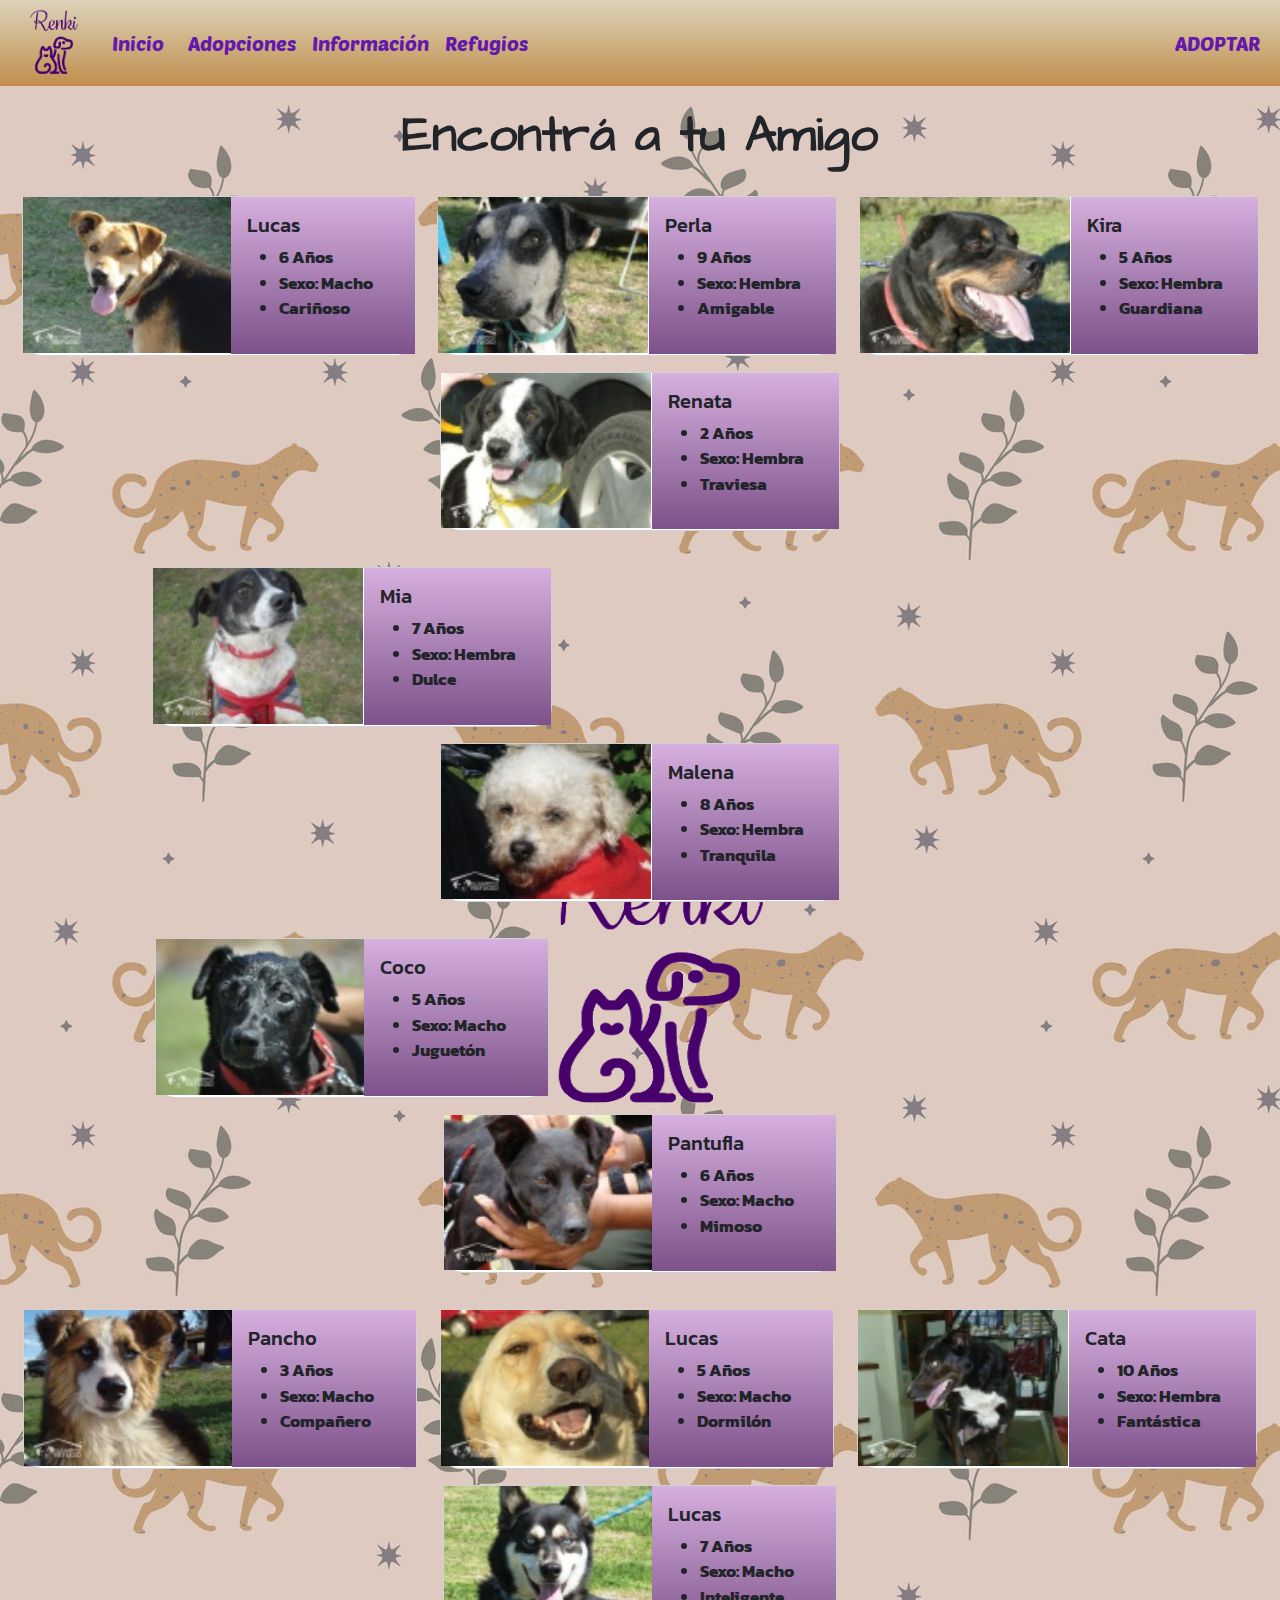
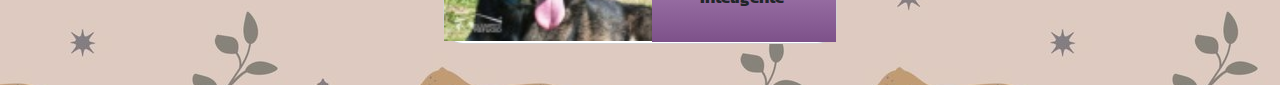
==== commit aa76d5a8: "Parcial terminado" ====
--- a/adopciones.html
+++ b/adopciones.html
@@ -47,7 +47,7 @@
                 <div class="card mb-3" style="max-width: 400px;">
                     <div class="row g-4">
                       <div class="col-md-6">
-                        <img src="images/amigo1.jpg" width="210px" height="152px"  img-fluid rounded-start alt="perros" title="Lucas">
+                        <img src="images/amigo1.jpg" width="210px" height="99%"  img-fluid rounded-start alt="perros" title="Lucas">
                       </div>
                       <div class="col-md-6">
                         <div class="card-body">
@@ -66,7 +66,7 @@
                   <div class="card mb-3" style="max-width: 400px;">
                     <div class="row g-4">
                       <div class="col-md-6">
-                        <img src="images/amigo2.jpg" width="210px" height="152px"  img-fluid rounded-start alt="perros" title="Perla">
+                        <img src="images/amigo2.jpg" width="210px" height="99%"  img-fluid rounded-start alt="perros" title="Perla">
                       </div>
                       <div class="col-md-6">
                         <div class="card-body">
@@ -85,7 +85,7 @@
                   <div class="card mb-3" style="max-width: 400px;">
                     <div class="row g-4">
                       <div class="col-md-6">
-                        <img src="images/amigo3.jpg" width="210px" height="152px"  img-fluid rounded-start alt="perros" title="Kira">
+                        <img src="images/amigo3.jpg" width="210px" height="99%"  img-fluid rounded-start alt="perros" title="Kira">
                       </div>
                       <div class="col-md-6">
                         <div class="card-body">
@@ -104,7 +104,7 @@
                   <div class="card mb-3" style="max-width: 400px;">
                     <div class="row g-4">
                       <div class="col-md-6">
-                        <img src="images/amigo4.jpg" width="210px" height="152px"  img-fluid rounded-start alt="perros" title="Renata">
+                        <img src="images/amigo4.jpg" width="210px" height="99%"  img-fluid rounded-start alt="perros" title="Renata">
                       </div>
                       <div class="col-md-6">
                         <div class="card-body">
@@ -128,7 +128,7 @@
             <div class="card mb-3 segundaFilaUno" style="max-width: 400px;">
                 <div class="row g-4">
                   <div class="col-md-6">
-                    <img src="images/amigo5.jpg" width="210px" height="152px"  img-fluid rounded-start alt="perros" title="Mia">
+                    <img src="images/amigo5.jpg" width="210px" height="99%"  img-fluid rounded-start alt="perros" title="Mia">
                   </div>
                   <div class="col-md-6">
                     <div class="card-body">
@@ -147,7 +147,7 @@
               <div class="card mb-3 segundaFilaDos" style="max-width: 400px;">
                 <div class="row g-4">
                   <div class="col-md-6">
-                    <img src="images/amigo6.jpg" width="210px" height="152px"  img-fluid rounded-start alt="perros" title="Malena">
+                    <img src="images/amigo6.jpg" width="210px" height="99%"  img-fluid rounded-start alt="perros" title="Malena">
                   </div>
                   <div class="col-md-6">
                     <div class="card-body">
@@ -169,7 +169,7 @@
             <div class="card mb-3 segundaFilaUno" style="max-width: 400px;">
                 <div class="row g-4">
                   <div class="col-md-6">
-                    <img src="images/amigo7.jpg" width="210px" height="152px"  img-fluid rounded-start alt="perros" title="Coco">
+                    <img src="images/amigo7.jpg" width="210px" height="99%"  img-fluid rounded-start alt="perros" title="Coco">
                   </div>
                   <div class="col-md-6">
                     <div class="card-body">
@@ -187,7 +187,7 @@
               <div class="card mb-3 segundaFilaDos" style="max-width: 400px;">
                 <div class="row g-4">
                   <div class="col-md-6">
-                    <img src="images/amigo8.jpg" width="210px" height="152px"  img-fluid rounded-start alt="perros" title="Pantufla">
+                    <img src="images/amigo8.jpg" width="210px" height="99%"  img-fluid rounded-start alt="perros" title="Pantufla">
                   </div>
                   <div class="col-md-6">
                     <div class="card-body">
@@ -211,7 +211,7 @@
             <div class="card mb-3" style="max-width: 400px;">
                 <div class="row g-4">
                   <div class="col-md-6">
-                    <img src="images/amigo9.jpg" width="210px" height="152px"  img-fluid rounded-start alt="perros" title="Pancho">
+                    <img src="images/amigo9.jpg" width="210px" height="99%"  img-fluid rounded-start alt="perros" title="Pancho">
                   </div>
                   <div class="col-md-6">
                     <div class="card-body">
@@ -230,7 +230,7 @@
               <div class="card mb-3" style="max-width: 400px;">
                 <div class="row g-4">
                   <div class="col-md-6">
-                    <img src="images/amigo10.jpg" width="210px" height="152px"  img-fluid rounded-start alt="perros" title="Huesos">
+                    <img src="images/amigo10.jpg" width="210px" height="99%"  img-fluid rounded-start alt="perros" title="Huesos">
                   </div>
                   <div class="col-md-6">
                     <div class="card-body">
@@ -249,7 +249,7 @@
               <div class="card mb-3" style="max-width: 400px;">
                 <div class="row g-4">
                   <div class="col-md-6">
-                    <img src="images/amigo11.jpg" width="210px" height="152px"  img-fluid rounded-start alt="perros" title="Cata">
+                    <img src="images/amigo11.jpg" width="210px" height="99%"  img-fluid rounded-start alt="perros" title="Cata">
                   </div>
                   <div class="col-md-6">
                     <div class="card-body">
@@ -268,7 +268,7 @@
               <div class="card mb-3" style="max-width: 400px;">
                 <div class="row g-4">
                   <div class="col-md-6">
-                    <img src="images/amigo12.jpg" width="210px" height="152px"  img-fluid rounded-start alt="perros" title="Pimpe">
+                    <img src="images/amigo12.jpg" width="210px" height="99%"  img-fluid rounded-start alt="perros" title="Pimpe">
                   </div>
                   <div class="col-md-6">
                     <div class="card-body">
--- a/styles/estilos.css
+++ b/styles/estilos.css
@@ -87,7 +87,7 @@
 #unaIntro {
     padding-top: 20px;
     padding-bottom: 20px;
-    background-color: rgba(17, 17, 121, 0.226);
+    background-color: rgba(189, 206, 96, 0.705);
     text-align: center;
 }
  
@@ -96,6 +96,8 @@
     font-family: "Poetsen One", sans-serif;
     color:rgb(14, 91, 146);
     margin-top: 20px;
+    padding-left: 5%;
+    padding-right: 5%;
 }
 
 
@@ -103,6 +105,10 @@
     display: flex;
     justify-content: space-between;
     padding: 0 36% 0 36%;
+}
+
+.man .uno{
+    padding-right: 2%;
 }
 
 .botonAdoptar a{
@@ -110,12 +116,15 @@
     font-size: 25px;
     font-weight: bold;
     color: black;
-    font-family:Cambria, Cochin, Georgia, Times, 'Times New Roman', serif;
+    font-family: "Architects Daughter", cursive;
+    font-weight: 800;
+    font-style: normal;
     border: 4px solid aquamarine;
     animation-name: animacion2;
     animation-duration: 0.6s;
     animation-iteration-count: infinite;
     animation-direction: alternate-reverse;
+   
 }
 
 .botonAdoptar a:hover{
@@ -215,9 +224,10 @@
 
 .contenedor1 td{
     text-align: center;
-    font-family: "Kanit", sans-serif;
-    font-weight: 700;
-    font-style: normal;
+    font-family: "Architects Daughter", cursive;
+    font-weight: 800;
+    font-style: normal;
+    font-size: 20px;
 }
 
 .contenedor1 img{
@@ -307,6 +317,10 @@
     background-color: rgba(17, 17, 121, 0.226);
 }
 
+.opiniones h3{
+    font-size: 40px;
+}
+
 .comentarios {
     display: flex;
     justify-content: center;
@@ -344,6 +358,10 @@
 
 .card-body{
     background-color: rgb(211, 128, 223);
+    font-family: "Architects Daughter", cursive;
+    font-weight: 700;
+    font-style: normal;
+    font-size: 17px;
 }
 
 
@@ -355,6 +373,9 @@
     font-size: 17px;
     color: rgba(0, 0, 0, 0.811);
     background-color: rgba(207, 188, 190, 0.452);
+    font-family: "Architects Daughter", cursive;
+    font-weight: 800;
+    font-style: normal;
 }
 
 
@@ -611,6 +632,7 @@
     margin-top: 20px;
     margin-bottom: 20px;
     display: flex;
+    flex-wrap: wrap;
     justify-content: space-evenly;
 }
 
@@ -655,6 +677,8 @@
     animation-duration: 1s;
     animation-iteration-count: infinite;
     animation-direction: alternate-reverse;
+    padding-top: 30px;
+    padding-bottom: 30px;
 }
 
 
@@ -669,11 +693,21 @@
     border-radius: 20px;
 }
 
+.EtiquetaRefu h2 {
+    font-family: "Playwrite ES", cursive;
+    font-optical-sizing: auto;
+    font-weight: 400;
+    font-style: normal;
+    font-size: 50px;
+    text-align: start;
+}
+
 .RefuImg {
     width: 30%;
     animation-name: animacion1;
     animation-duration: 0.8s;
     animation-iteration-count: infinite;
+    padding-left: 3%;
 }
 
 .RefuImg img{
@@ -682,14 +716,7 @@
     height: 80%;
 }
 
-.EtiquetaRefu h2 {
-    font-family: "Playwrite ES", cursive;
-    font-optical-sizing: auto;
-    font-weight: 400;
-    font-style: normal;
-    font-size: 50px;
-    text-align: start;
-}
+
 
 .EtiquetaRefu div {
     font-family: "Playfair Display", serif;
@@ -697,18 +724,34 @@
     font-weight: 500;
     font-style: italic;
     font-size: 20px;
-    padding-left: 3%;
+    
 }
 .RefuDescrip {
     width: 70%;
+    display: flex;
+    flex-wrap: wrap;
+    justify-content: space-around;
+}
+
+.RefuDescrip2 {
+    padding-right: 25%;
 }
 
 .RefuDescrip h2 {
-    padding-bottom: 20px;
+    padding-bottom: 10px;
 }
 
 .RefuDescrip div {
     font-family: "Architects Daughter", cursive;
     font-weight: 400;
     font-style: normal;
+}
+
+.maps {
+    padding-right: 10%;
+}
+
+.maps iframe{
+    width: 120%;
+    height: 110%;
 }